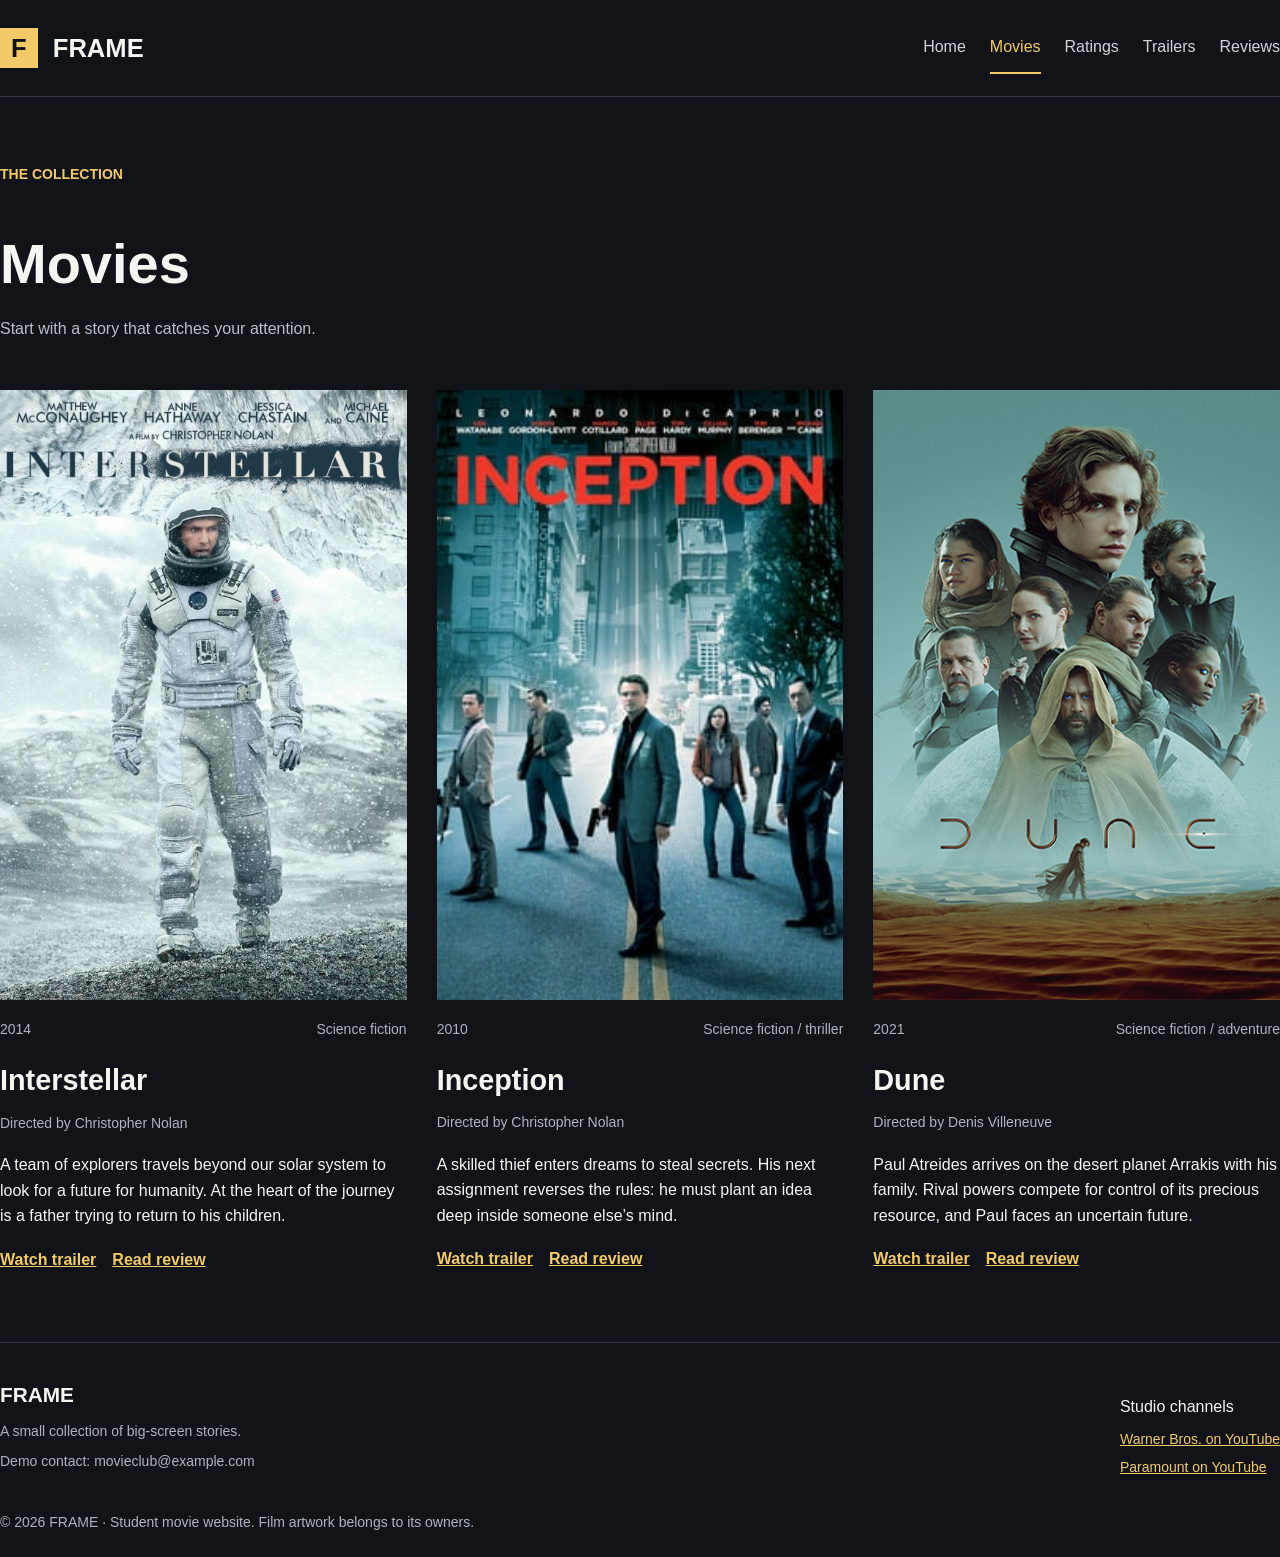
==== movies.html @ 81d5b934 "Add complete FRAME movie website for Web Tech Midterm" ====
<!DOCTYPE html>
<html lang="en">
    <head>
        <meta charset="UTF-8">
        <meta name="viewport" content="width=device-width, initial-scale=1.0">
        <meta name="description" content="FRAME movie guide: film information, sample ratings, official trailers and short reviews.">
        <title>
            Movies | FRAME
        </title>
        <!-- Bootstrap CSS from Week 4. Our own styles load after it. -->
        <link rel="stylesheet" href="css/bootstrap.min.css">
        <link rel="stylesheet" href="css/fonts.css">
        <link rel="stylesheet" href="css/style.css">
    </head>
    <body>
        <!-- Week 3: Flexbox aligns the logo and the navigation. -->
        <header class="site-header">
            <div class="container header-content">
                <a class="brand" href="index.html">
                    <span class="brand-mark">
                        F
                    </span>
                    FRAME
                </a>
                <nav>
                    <ul class="nav-list">
                        <li>
                            <a href="index.html">
                                Home
                            </a>
                        </li>
                        <li>
                            <a class="current" href="movies.html">
                                Movies
                            </a>
                        </li>
                        <li>
                            <a href="ratings.html">
                                Ratings
                            </a>
                        </li>
                        <li>
                            <a href="trailers.html">
                                Trailers
                            </a>
                        </li>
                        <li>
                            <a href="reviews.html">
                                Reviews
                            </a>
                        </li>
                    </ul>
                </nav>
            </div>
        </header>
        <main class="container">
            <section class="page-intro">
                <p class="eyebrow">
                    THE COLLECTION
                </p>
                <h1>
                    Movies
                </h1>
                <p>
                    Start with a story that catches your attention.
                </p>
            </section>
            <!-- Week 3: CSS Grid lays out the three film cards. -->
            <div class="movie-grid">
                <article class="movie-card" id="interstellar">
                    <a href="trailers.html#interstellar-trailer">
                        <img class="movie-poster" src="images/interstellar.jpg" alt="Interstellar film poster" width="555" height="833">
                    </a>
                    <div class="movie-meta">
                        <span>
                            2014
                        </span>
                        <span>
                            Science fiction
                        </span>
                    </div>
                    <h2>
                        Interstellar
                    </h2>
                    <p class="director">
                        Directed by Christopher Nolan
                    </p>
                    <p>
                        A team of explorers travels beyond our solar system to look for a future for humanity. At the heart of the journey is a father trying to return to his children.
                    </p>
                    <div class="movie-links">
                        <a href="trailers.html#interstellar-trailer">
                            Watch trailer
                        </a>
                        <a href="reviews.html#interstellar-review">
                            Read review
                        </a>
                    </div>
                </article>
                <article class="movie-card" id="inception">
                    <a href="trailers.html#inception-trailer">
                        <img class="movie-poster" loading="lazy" src="images/inception.jpg" alt="Inception film poster" width="256" height="384">
                    </a>
                    <div class="movie-meta">
                        <span>
                            2010
                        </span>
                        <span>
                            Science fiction / thriller
                        </span>
                    </div>
                    <h2>
                        Inception
                    </h2>
                    <p class="director">
                        Directed by Christopher Nolan
                    </p>
                    <p>
                        A skilled thief enters dreams to steal secrets. His next assignment reverses the rules: he must plant an idea deep inside someone else’s mind.
                    </p>
                    <div class="movie-links">
                        <a href="trailers.html#inception-trailer">
                            Watch trailer
                        </a>
                        <a href="reviews.html#inception-review">
                            Read review
                        </a>
                    </div>
                </article>
                <article class="movie-card" id="dune">
                    <a href="trailers.html#dune-trailer">
                        <img class="movie-poster" loading="lazy" src="images/dune.jpg" alt="Dune film poster" width="414" height="621">
                    </a>
                    <div class="movie-meta">
                        <span>
                            2021
                        </span>
                        <span>
                            Science fiction / adventure
                        </span>
                    </div>
                    <h2>
                        Dune
                    </h2>
                    <p class="director">
                        Directed by Denis Villeneuve
                    </p>
                    <p>
                        Paul Atreides arrives on the desert planet Arrakis with his family. Rival powers compete for control of its precious resource, and Paul faces an uncertain future.
                    </p>
                    <div class="movie-links">
                        <a href="trailers.html#dune-trailer">
                            Watch trailer
                        </a>
                        <a href="reviews.html#dune-review">
                            Read review
                        </a>
                    </div>
                </article>
            </div>
        </main>
        <footer class="site-footer">
            <div class="container footer-content">
                <div>
                    <a class="brand footer-brand" href="index.html">
                        FRAME
                    </a>
                    <p class="footer-note">
                        A small collection of big-screen stories.
                    </p>
                    <p class="footer-note">
                        Demo contact: movieclub@example.com
                    </p>
                </div>
                <div class="footer-links">
                    <p>
                        Studio channels
                    </p>
                    <a href="https://www.youtube.com/user/WarnerBrosPictures/">
                        Warner Bros. on YouTube
                    </a>
                    <a href="https://www.youtube.com/@paramountpictures">
                        Paramount on YouTube
                    </a>
                </div>
            </div>
            <div class="container copyright text-center">
                © 2026 FRAME · Student movie website. Film artwork belongs to its owners.
            </div>
        </footer>
    </body>
</html>
---- css/fonts.css ----
/* Google Fonts: locally hosted Roboto for offline use. */
@font-face {
  font-family: 'Roboto';
  font-style: normal;
  font-weight: 400;
  font-stretch: normal;
  font-display: swap;
  src: url(../fonts/roboto-regular.ttf) format('truetype');
}
@font-face {
  font-family: 'Roboto';
  font-style: normal;
  font-weight: 700;
  font-stretch: normal;
  font-display: swap;
  src: url(../fonts/roboto-bold.ttf) format('truetype');
}
---- css/style.css ----
/* Midterm requirement: CSS variables. This is an agreed addition to the slides. */
:root {
    --page-background: #111318;
    --text-color: #f5f5f2;
    --accent-color: #f2ca68;
    --muted-color: #aeb4bf;
}

/* Week 2: external CSS, basic selectors, text formatting and box model. */
* {
    box-sizing: border-box;
}

body {
    margin: 0;
    background-color: var(--page-background);
    color: var(--text-color);
    font-family: 'Roboto', Arial, sans-serif;
    font-size: 16px;
    line-height: 1.6;
}

a {
    color: var(--accent-color);
}

h1, h2, h3 {
    font-weight: 700;
    line-height: 1.15;
}

h1 {
    font-size: 3.5rem;
    margin-bottom: 20px;
}

h2 {
    font-size: 1.8rem;
    margin-bottom: 18px;
}

h3 {
    font-size: 1.5rem;
}

p {
    margin-bottom: 18px;
}

.muted, .director, .movie-meta, .footer-note, .copyright {
    color: var(--muted-color);
}

/* Week 3: Flexbox for the header, navigation and small groups of links. */
.site-header {
    border-bottom: 1px solid #30343e;
}

.header-content, .nav-list, .button-row, .section-heading,
.featured-caption, .movie-meta, .movie-links, .review-heading, .footer-content {
    display: flex;
    align-items: center;
    justify-content: space-between;
    gap: 24px;
}

.header-content {
    min-height: 96px;
}

.brand {
    color: #f5f5f2;
    text-decoration: none;
    font-size: 1.6rem;
    font-weight: bold;
}

.brand-mark {
    display: inline-block;
    background-color: #f2ca68;
    color: #111318;
    padding: 0 11px;
    margin-right: 8px;
}

.nav-list {
    padding: 0;
    margin: 0;
    list-style: none;
    flex-wrap: wrap;
}

.nav-list a {
    display: inline-block;
    color: #d1d4dc;
    text-decoration: none;
    padding: 12px 0;
    border-bottom: 2px solid transparent;
}

.nav-list .current {
    color: #f2ca68;
    border-color: #f2ca68;
}

main {
    min-height: 65vh;
}

.hero {
    padding-top: 56px;
    padding-bottom: 60px;
}

.hero-copy {
    padding-right: 64px;
}

.eyebrow, .item-number {
    color: #f2ca68;
    font-size: 0.875rem;
    font-weight: bold;
}

.hero h1 {
    font-size: 4.25rem;
    margin: 24px 0;
}

.hero-description {
    color: #bac0ca;
    font-size: 1.125rem;
    max-width: 480px;
    margin-bottom: 30px;
}

.button-row {
    justify-content: flex-start;
    flex-wrap: wrap;
}

.btn {
    padding: 12px 22px;
    border-radius: 3px;
    font-weight: bold;
}

.btn-warning {
    background-color: #f2ca68;
    border-color: #f2ca68;
    color: #111318;
}

.text-link {
    font-weight: bold;
}

.hero-caption {
    color: #aeb4bf;
    margin-top: 58px;
    font-size: 0.875rem;
}

/* Week 2: relative parent and absolute label. */
.featured-poster {
    position: relative;
    max-width: 310px;
    margin-left: auto;
    margin-right: auto;
}

.featured-poster img {
    display: block;
    width: 100%;
    height: auto;
}

.poster-label {
    position: absolute;
    top: 16px;
    left: 16px;
    background-color: #f2ca68;
    color: #111318;
    padding: 5px 10px;
    font-size: 0.75rem;
    font-weight: bold;
}

.featured-caption {
    max-width: 310px;
    margin: 16px auto 0;
    font-size: 0.875rem;
    flex-wrap: wrap;
    gap: 2px;
}

.featured-caption span {
    display: block;
}

.home-section {
    border-top: 1px solid #30343e;
    padding-top: 35px;
    margin-top: 12px;
    margin-bottom: 65px;
}

.section-heading {
    margin-bottom: 24px;
    flex-wrap: wrap;
    gap: 8px;
}

.section-heading h2 {
    margin: 0;
}

/* Week 3: Grid makes three equal columns. */
.collection-grid, .movie-grid {
    display: grid;
    grid-template-columns: repeat(3, 1fr);
    gap: 30px;
}

.collection-item {
    border-top: 2px solid #685735;
    padding-top: 20px;
}

.collection-item h3 {
    margin: 12px 0;
}

.collection-item h3 a {
    color: #f5f5f2;
}

.collection-item p {
    color: #bac0ca;
}

.page-intro {
    padding: 52px 0 30px;
    max-width: 700px;
}

.page-intro p {
    color: #bac0ca;
}

.page-intro .eyebrow {
    color: #f2ca68;
}

.movie-grid {
    margin-bottom: 70px;
}

.movie-poster {
    width: 100%;
    height: auto;
    display: block;
}

.movie-meta {
    margin: 18px 0 10px;
    align-items: flex-start;
    font-size: 0.875rem;
    gap: 12px;
}

.movie-card h2 {
    margin-bottom: 10px;
}

.director {
    font-size: 0.875rem;
}

.movie-links {
    flex-wrap: wrap;
    justify-content: flex-start;
    gap: 16px;
    font-weight: bold;
}

.table-wrap {
    overflow-x: auto;
    margin: 28px 0 45px;
}

.ratings-table {
    width: 100%;
    min-width: 560px;
    border-collapse: collapse;
}

.ratings-table th, .ratings-table td {
    padding: 22px 16px;
    text-align: left;
    border-bottom: 1px solid #363b45;
}

.ratings-table thead {
    background-color: #242832;
    color: #bac0ca;
}

.ratings-table caption {
    color: #aeb4bf;
    padding-top: 15px;
}

/* Midterm requirement: a pseudo-class styles every second table row. */
.ratings-table tbody tr:nth-child(even) {
    background-color: #191d25;
}

.rating-score {
    color: #f2ca68;
    font-weight: bold;
    white-space: nowrap;
}

.reading-list {
    padding-left: 20px;
}

.reading-list li {
    margin-bottom: 14px;
}

.trailer-item {
    border-top: 1px solid #30343e;
    padding-top: 30px;
    padding-bottom: 30px;
}

.trailer-poster {
    width: 100%;
    height: auto;
    max-width: 220px;
}

.trailer-copy {
    padding-left: 36px;
}

.trailer-copy p {
    max-width: 650px;
}

.reviews-list {
    padding-right: 44px;
}

.review-item {
    border-top: 1px solid #30343e;
    padding: 28px 0;
}

.review-heading {
    align-items: flex-start;
    flex-wrap: wrap;
    gap: 8px;
    margin-bottom: 18px;
}

.review-heading h2 {
    margin: 0;
}

.review-form-box {
    background-color: #1c2028;
    padding: 28px;
    margin-bottom: 60px;
    border-top: 3px solid #f2ca68;
}

#review-form label {
    display: block;
    margin: 18px 0 8px;
    font-weight: bold;
}

#review-form input, #review-form select, #review-form textarea {
    display: block;
    width: 100%;
    padding: 11px;
    background-color: #f5f5f2;
    color: #171a22;
    border: 1px solid #c9cbd1;
    border-radius: 3px;
    font-family: 'Roboto', Arial, sans-serif;
    font-size: 1rem;
}

.site-footer {
    border-top: 1px solid #30343e;
    margin-top: 30px;
    padding-top: 35px;
    padding-bottom: 24px;
}

.footer-content {
    align-items: flex-start;
}

.footer-brand {
    font-size: 1.3rem;
}

.footer-note {
    margin: 8px 0;
    font-size: 0.875rem;
}

.footer-links p {
    margin-bottom: 8px;
}

.footer-links a {
    display: block;
    font-size: 0.875rem;
    margin-bottom: 6px;
}

.copyright {
    font-size: 0.875rem;
    margin-top: 26px;
}

/* Midterm requirement: hover and keyboard focus states. */
a:hover {
    color: #ffe3a1;
}

.nav-list a:hover {
    color: var(--accent-color);
    border-color: var(--accent-color);
}

.btn-warning:hover {
    background-color: #ffe3a1;
    border-color: #ffe3a1;
    color: #111318;
}

a:focus, button:focus, input:focus, select:focus, textarea:focus {
    outline: 3px solid var(--accent-color);
    outline-offset: 4px;
}

/* Week 4: tablet breakpoint. */
@media (max-width: 991px) {
    .hero h1 {
        font-size: 3.25rem;
    }

    .hero-copy {
        padding-right: 25px;
    }

    .header-content {
        flex-direction: column;
        gap: 8px;
        padding-top: 18px;
        padding-bottom: 16px;
    }

    .movie-grid {
        grid-template-columns: repeat(2, 1fr);
    }

    .reviews-list {
        padding-right: 12px;
    }

    .hero-caption {
        margin-top: 30px;
    }
}

/* Week 4: mobile breakpoint. */
@media (max-width: 767px) {
    .container {
        padding-left: 22px;
        padding-right: 22px;
    }

    h1, .hero h1 {
        font-size: 2.7rem;
    }

    .nav-list {
        justify-content: center;
        gap: 16px;
    }

    .nav-list a {
        font-size: 0.875rem;
        padding-top: 5px;
        padding-bottom: 5px;
    }

    .hero {
        padding-top: 35px;
        padding-bottom: 35px;
    }

    .hero-copy {
        padding-right: 12px;
        margin-bottom: 24px;
    }

    .hero h1 {
        margin-top: 16px;
    }

    .collection-grid, .movie-grid {
        grid-template-columns: 1fr;
        gap: 35px;
    }

    .movie-poster {
        max-width: 360px;
    }

    .page-intro {
        padding-top: 35px;
    }

    .trailer-copy {
        padding-left: 12px;
        margin-top: 22px;
    }

    .footer-content {
        flex-direction: column;
    }

    .review-form-box {
        padding: 22px;
    }
}
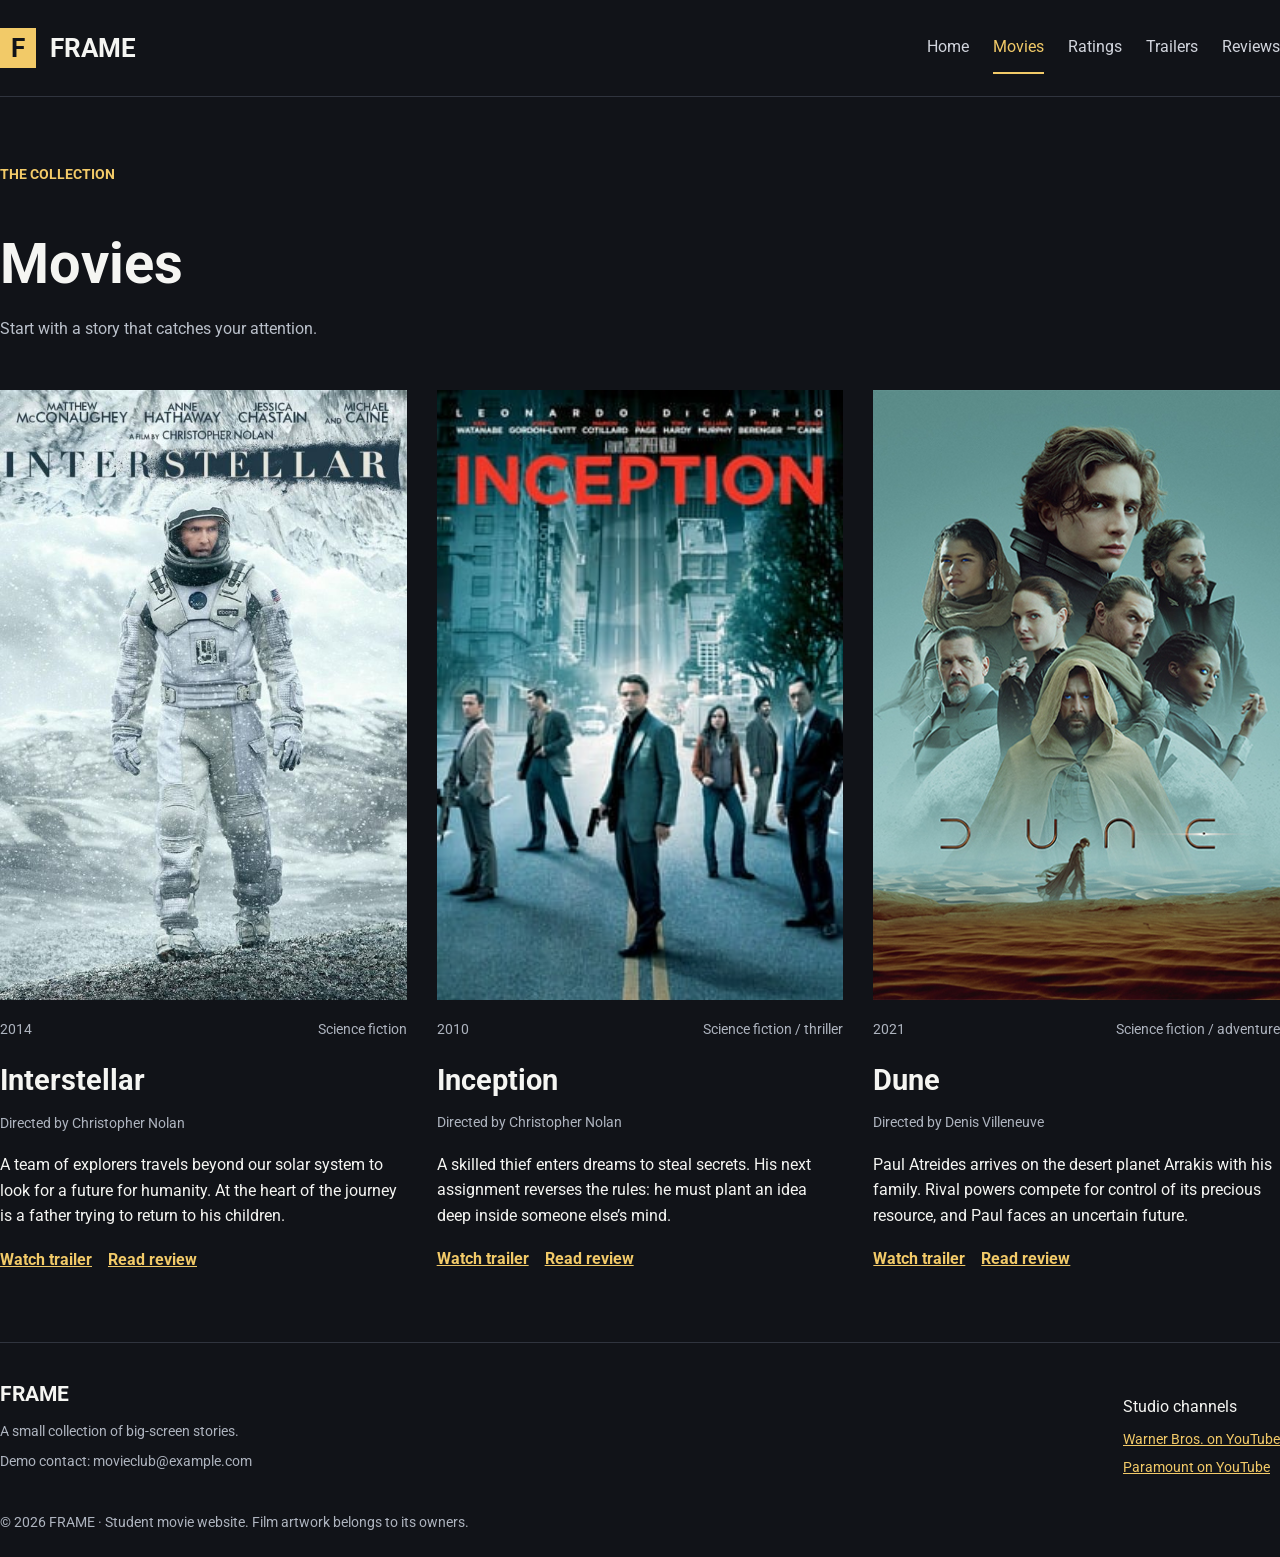
==== commit 768b4d3d: "Simplify font setup with a Google Fonts stylesheet link" ====
--- a/movies.html
+++ b/movies.html
@@ -7,13 +7,11 @@
         <title>
             Movies | FRAME
         </title>
-        <!-- Bootstrap CSS from Week 4. Our own styles load after it. -->
         <link rel="stylesheet" href="css/bootstrap.min.css">
-        <link rel="stylesheet" href="css/fonts.css">
+        <link rel="stylesheet" href="https://fonts.googleapis.com/css2?family=Roboto:wght@400;700&amp;display=swap">
         <link rel="stylesheet" href="css/style.css">
     </head>
     <body>
-        <!-- Week 3: Flexbox aligns the logo and the navigation. -->
         <header class="site-header">
             <div class="container header-content">
                 <a class="brand" href="index.html">
@@ -65,7 +63,6 @@
                     Start with a story that catches your attention.
                 </p>
             </section>
-            <!-- Week 3: CSS Grid lays out the three film cards. -->
             <div class="movie-grid">
                 <article class="movie-card" id="interstellar">
                     <a href="trailers.html#interstellar-trailer">
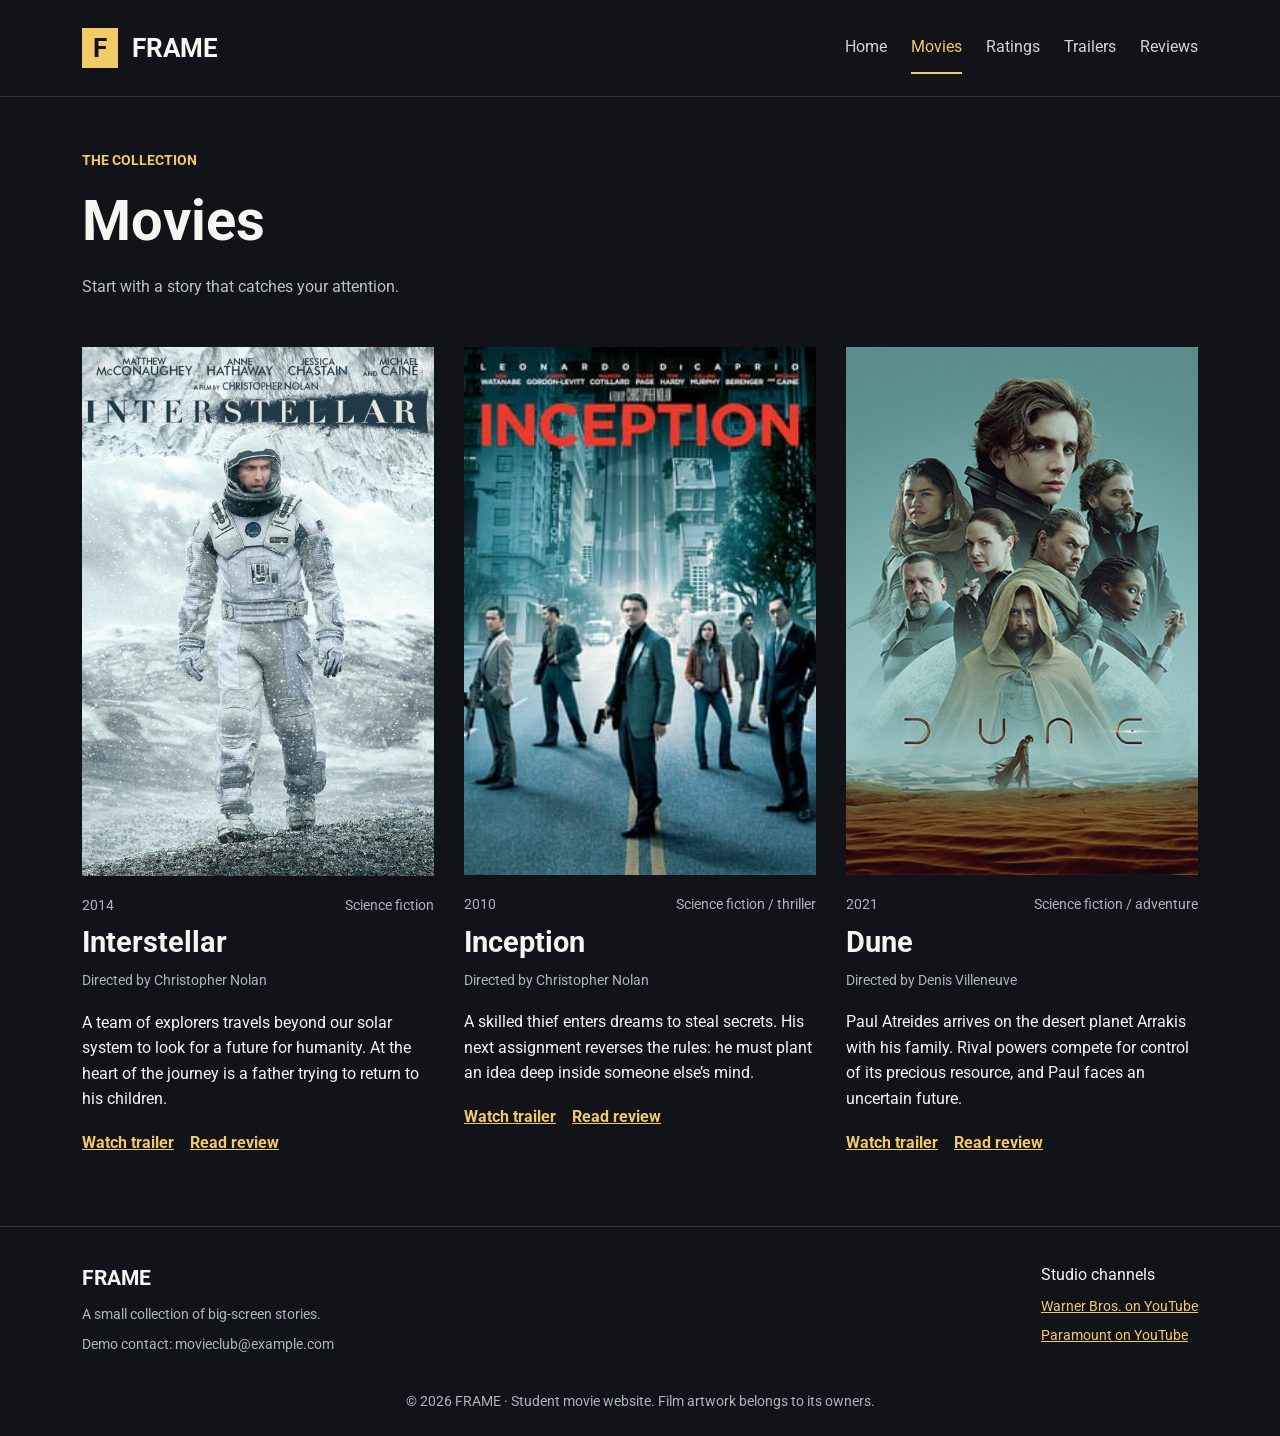
==== commit 09308b26: "upload" ====
--- a/movies.html
+++ b/movies.html
@@ -7,7 +7,7 @@
         <title>
             Movies | FRAME
         </title>
-        <link rel="stylesheet" href="css/bootstrap.min.css">
+        <link rel="stylesheet" href="https://cdn.jsdelivr.net/npm/bootstrap@5.3.3/dist/css/bootstrap.min.css" integrity="sha384-QWTKZyjpPEjISv5WaRU9OFeRpok6YctnYmDr5pNlyT2bRjXh0JMhjY6hW+ALEwIH" crossorigin="anonymous">
         <link rel="stylesheet" href="https://fonts.googleapis.com/css2?family=Roboto:wght@400;700&amp;display=swap">
         <link rel="stylesheet" href="css/style.css">
     </head>
